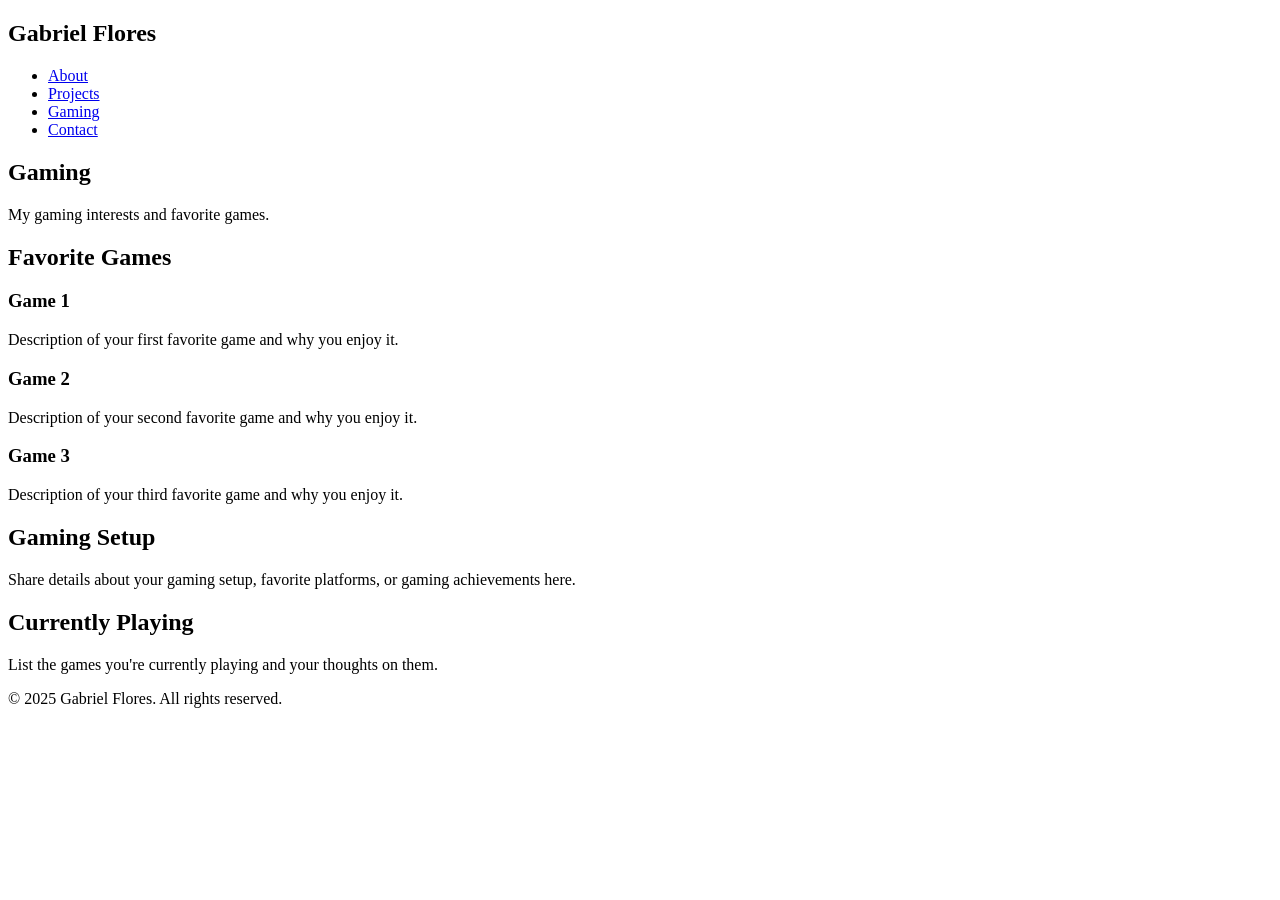
==== gaming.html @ b2189312 "Added Navigation Bar and Gaming Page to website" ====
<!DOCTYPE html>
<html lang="en">
<head>
    <meta charset="UTF-8">
    <meta name="viewport" content="width=device-width, initial-scale=1.0">
    <title>Gaming - Gabriel Flores</title>
    <link rel="stylesheet" href="styles.css">
</head>
<body>
    <header>
        <nav>
            <h1>Gabriel Flores</h1>
            <ul>
                <li><a href="index.html#about">About</a></li>
                <li><a href="index.html#projects">Projects</a></li>
                <li><a href="gaming.html">Gaming</a></li>
                <li><a href="index.html#contact">Contact</a></li>
            </ul>
        </nav>
    </header>

    <main>
        <section id="hero">
            <div class="hero-content">
                <h2>Gaming</h2>
                <p>My gaming interests and favorite games.</p>
            </div>
        </section>

        <section id="gaming-content">
            <div class="container">
                <h2>Favorite Games</h2>
                <div class="project-grid">
                    <div class="project-card">
                        <h3>Game 1</h3>
                        <p>Description of your first favorite game and why you enjoy it.</p>
                    </div>
                    <div class="project-card">
                        <h3>Game 2</h3>
                        <p>Description of your second favorite game and why you enjoy it.</p>
                    </div>
                    <div class="project-card">
                        <h3>Game 3</h3>
                        <p>Description of your third favorite game and why you enjoy it.</p>
                    </div>
                </div>
            </div>
        </section>

        <section>
            <div class="container">
                <h2>Gaming Setup</h2>
                <p>Share details about your gaming setup, favorite platforms, or gaming achievements here.</p>
            </div>
        </section>

        <section>
            <div class="container">
                <h2>Currently Playing</h2>
                <p>List the games you're currently playing and your thoughts on them.</p>
            </div>
        </section>
    </main>

    <footer>
        <p>&copy; 2025 Gabriel Flores. All rights reserved.</p>
    </footer>
</body>
</html>
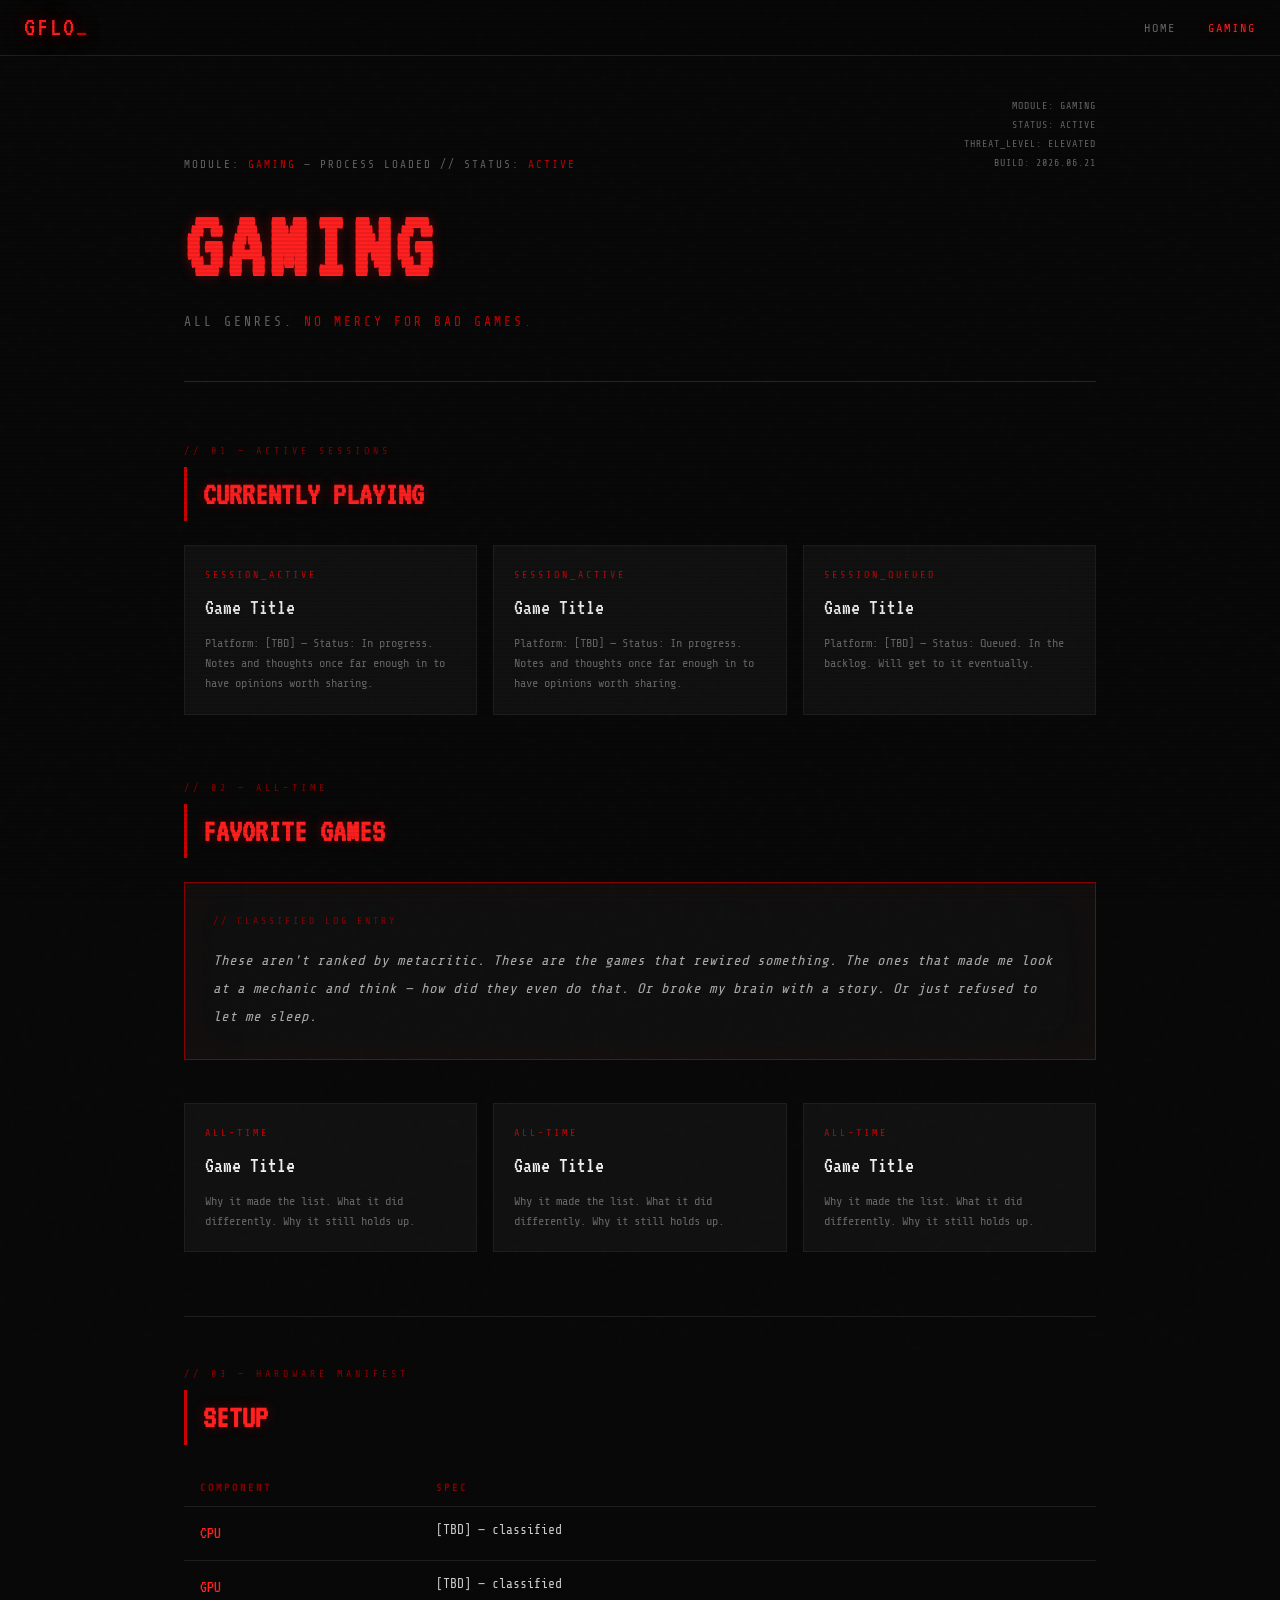
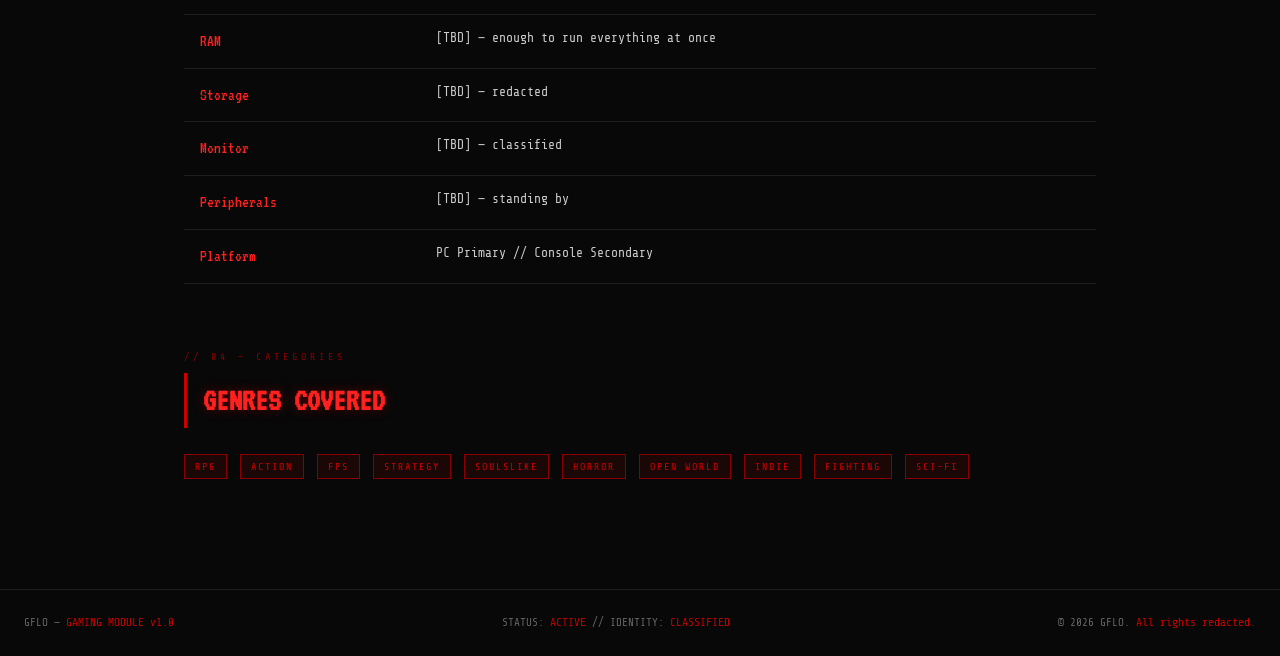
==== commit 48020260: "Apply GFlo brand identity to website Rebuilds all pages with the hacker/cyberpunk brand system: crim" ====
--- a/gaming.html
+++ b/gaming.html
@@ -1,69 +1,136 @@
 <!DOCTYPE html>
 <html lang="en">
 <head>
-    <meta charset="UTF-8">
-    <meta name="viewport" content="width=device-width, initial-scale=1.0">
-    <title>Gaming - Gabriel Flores</title>
-    <link rel="stylesheet" href="styles.css">
+  <meta charset="UTF-8">
+  <meta name="viewport" content="width=device-width, initial-scale=1.0">
+  <title>GFLO — Gaming</title>
+  <link rel="stylesheet" href="styles.css">
 </head>
 <body>
-    <header>
-        <nav>
-            <h1>Gabriel Flores</h1>
-            <ul>
-                <li><a href="index.html#about">About</a></li>
-                <li><a href="index.html#projects">Projects</a></li>
-                <li><a href="gaming.html">Gaming</a></li>
-                <li><a href="index.html#contact">Contact</a></li>
-            </ul>
-        </nav>
+
+  <nav>
+    <a href="index.html" class="nav-brand">GFLO<span class="cursor"></span></a>
+    <ul class="nav-links">
+      <li><a href="index.html">Home</a></li>
+      <li><a href="gaming.html" class="active">Gaming</a></li>
+    </ul>
+  </nav>
+
+  <div class="container">
+
+    <!-- HERO -->
+    <header class="hero">
+      <div class="boot-line">MODULE: <span>GAMING</span> — PROCESS LOADED // STATUS: <span>ACTIVE</span></div>
+      <h1 class="hero-title">GAMING</h1>
+      <div class="hero-tagline">All genres. <em>No mercy for bad games.</em></div>
+      <div class="corner-info">
+        MODULE: GAMING<br>
+        STATUS: ACTIVE<br>
+        THREAT_LEVEL: ELEVATED<br>
+        BUILD: 2026.06.21
+      </div>
     </header>
 
-    <main>
-        <section id="hero">
-            <div class="hero-content">
-                <h2>Gaming</h2>
-                <p>My gaming interests and favorite games.</p>
-            </div>
-        </section>
+    <!-- CURRENTLY PLAYING -->
+    <section>
+      <div class="section-label">// 01 — active sessions</div>
+      <h2>CURRENTLY PLAYING</h2>
+      <div class="grid-3">
+        <div class="card">
+          <div class="card-label">Session_Active</div>
+          <div class="card-title">Game Title</div>
+          <div class="card-desc">Platform: [TBD] — Status: In progress. Notes and thoughts once far enough in to have opinions worth sharing.</div>
+        </div>
+        <div class="card">
+          <div class="card-label">Session_Active</div>
+          <div class="card-title">Game Title</div>
+          <div class="card-desc">Platform: [TBD] — Status: In progress. Notes and thoughts once far enough in to have opinions worth sharing.</div>
+        </div>
+        <div class="card">
+          <div class="card-label">Session_Queued</div>
+          <div class="card-title">Game Title</div>
+          <div class="card-desc">Platform: [TBD] — Status: Queued. In the backlog. Will get to it eventually.</div>
+        </div>
+      </div>
+    </section>
 
-        <section id="gaming-content">
-            <div class="container">
-                <h2>Favorite Games</h2>
-                <div class="project-grid">
-                    <div class="project-card">
-                        <h3>Game 1</h3>
-                        <p>Description of your first favorite game and why you enjoy it.</p>
-                    </div>
-                    <div class="project-card">
-                        <h3>Game 2</h3>
-                        <p>Description of your second favorite game and why you enjoy it.</p>
-                    </div>
-                    <div class="project-card">
-                        <h3>Game 3</h3>
-                        <p>Description of your third favorite game and why you enjoy it.</p>
-                    </div>
-                </div>
-            </div>
-        </section>
+    <!-- FAVORITE GAMES -->
+    <section>
+      <div class="section-label">// 02 — all-time</div>
+      <h2>FAVORITE GAMES</h2>
+      <div class="lore-block">
+        These aren't ranked by metacritic. These are the games that rewired something. The ones that made me look at a mechanic and think — how did they even do that. Or broke my brain with a story. Or just refused to let me sleep.
+      </div>
+      <br>
+      <div class="grid-3" style="margin-top:16px;">
+        <div class="card">
+          <div class="card-label">All-Time</div>
+          <div class="card-title">Game Title</div>
+          <div class="card-desc">Why it made the list. What it did differently. Why it still holds up.</div>
+        </div>
+        <div class="card">
+          <div class="card-label">All-Time</div>
+          <div class="card-title">Game Title</div>
+          <div class="card-desc">Why it made the list. What it did differently. Why it still holds up.</div>
+        </div>
+        <div class="card">
+          <div class="card-label">All-Time</div>
+          <div class="card-title">Game Title</div>
+          <div class="card-desc">Why it made the list. What it did differently. Why it still holds up.</div>
+        </div>
+      </div>
+    </section>
 
-        <section>
-            <div class="container">
-                <h2>Gaming Setup</h2>
-                <p>Share details about your gaming setup, favorite platforms, or gaming achievements here.</p>
-            </div>
-        </section>
+    <hr class="divider">
 
-        <section>
-            <div class="container">
-                <h2>Currently Playing</h2>
-                <p>List the games you're currently playing and your thoughts on them.</p>
-            </div>
-        </section>
-    </main>
+    <!-- GAMING SETUP -->
+    <section>
+      <div class="section-label">// 03 — hardware manifest</div>
+      <h2>SETUP</h2>
+      <table>
+        <thead>
+          <tr>
+            <th>Component</th>
+            <th>Spec</th>
+          </tr>
+        </thead>
+        <tbody>
+          <tr><td>CPU</td><td>[TBD] — classified</td></tr>
+          <tr><td>GPU</td><td>[TBD] — classified</td></tr>
+          <tr><td>RAM</td><td>[TBD] — enough to run everything at once</td></tr>
+          <tr><td>Storage</td><td>[TBD] — redacted</td></tr>
+          <tr><td>Monitor</td><td>[TBD] — classified</td></tr>
+          <tr><td>Peripherals</td><td>[TBD] — standing by</td></tr>
+          <tr><td>Platform</td><td>PC Primary // Console Secondary</td></tr>
+        </tbody>
+      </table>
+    </section>
 
-    <footer>
-        <p>&copy; 2025 Gabriel Flores. All rights reserved.</p>
-    </footer>
+    <!-- GENRES -->
+    <section>
+      <div class="section-label">// 04 — categories</div>
+      <h2>GENRES COVERED</h2>
+      <div style="margin-top:8px;">
+        <span class="pill">RPG</span>
+        <span class="pill">Action</span>
+        <span class="pill">FPS</span>
+        <span class="pill">Strategy</span>
+        <span class="pill">Soulslike</span>
+        <span class="pill">Horror</span>
+        <span class="pill">Open World</span>
+        <span class="pill">Indie</span>
+        <span class="pill">Fighting</span>
+        <span class="pill">Sci-Fi</span>
+      </div>
+    </section>
+
+  </div>
+
+  <footer>
+    <div>GFLO — <span>GAMING MODULE v1.0</span></div>
+    <div>STATUS: <span>ACTIVE</span> // IDENTITY: <span>CLASSIFIED</span></div>
+    <div>&copy; 2026 GFLO. <span>All rights redacted.</span></div>
+  </footer>
+
 </body>
 </html>
--- a/styles.css
+++ b/styles.css
@@ -0,0 +1,406 @@
+/* ============================================
+   GFLO — Global Stylesheet
+   THEME: HACKER / CYBERPUNK
+   PALETTE: CRIMSON / BLACK
+   ============================================ */
+
+@import url('https://fonts.googleapis.com/css2?family=Share+Tech+Mono&family=VT323&display=swap');
+
+:root {
+  --red:        #CC0000;
+  --red-bright: #FF2020;
+  --red-dim:    #880000;
+  --red-glow:   rgba(204, 0, 0, 0.4);
+  --black:      #080808;
+  --dark:       #0F0F0F;
+  --panel:      #111111;
+  --border:     #1E1E1E;
+  --grey:       #333333;
+  --text:       #CCCCCC;
+  --text-dim:   #666666;
+  --white:      #F0F0F0;
+}
+
+/* ── Reset ── */
+*, *::before, *::after { box-sizing: border-box; margin: 0; padding: 0; }
+
+html { scroll-behavior: smooth; }
+
+body {
+  font-family: 'Share Tech Mono', monospace;
+  background: var(--black);
+  color: var(--text);
+  line-height: 1.7;
+  overflow-x: hidden;
+  cursor: crosshair;
+}
+
+/* ── Scanlines ── */
+body::before {
+  content: '';
+  position: fixed;
+  inset: 0;
+  background: repeating-linear-gradient(
+    0deg,
+    transparent, transparent 2px,
+    rgba(0,0,0,0.07) 2px, rgba(0,0,0,0.07) 4px
+  );
+  pointer-events: none;
+  z-index: 9999;
+}
+
+/* ── Noise ── */
+body::after {
+  content: '';
+  position: fixed;
+  top: -50%; left: -50%;
+  width: 200%; height: 200%;
+  background-image: url("data:image/svg+xml,%3Csvg viewBox='0 0 256 256' xmlns='http://www.w3.org/2000/svg'%3E%3Cfilter id='noise'%3E%3CfeTurbulence type='fractalNoise' baseFrequency='0.9' numOctaves='4' stitchTiles='stitch'/%3E%3C/filter%3E%3Crect width='100%25' height='100%25' filter='url(%23noise)' opacity='0.03'/%3E%3C/svg%3E");
+  pointer-events: none;
+  z-index: 9998;
+  opacity: 0.35;
+}
+
+/* ══════════════════════════════════
+   NAVIGATION
+══════════════════════════════════ */
+nav {
+  position: sticky;
+  top: 0;
+  z-index: 1000;
+  background: rgba(8,8,8,0.95);
+  border-bottom: 1px solid var(--border);
+  padding: 0 24px;
+  display: flex;
+  align-items: center;
+  justify-content: space-between;
+  height: 56px;
+  backdrop-filter: blur(4px);
+}
+
+.nav-brand {
+  font-family: 'VT323', monospace;
+  font-size: 28px;
+  color: var(--red-bright);
+  text-shadow: 0 0 10px var(--red-glow), 0 0 30px var(--red-glow);
+  text-decoration: none;
+  letter-spacing: 2px;
+  animation: glitch 10s infinite;
+}
+
+.nav-links {
+  list-style: none;
+  display: flex;
+  gap: 2rem;
+  align-items: center;
+}
+
+.nav-links a {
+  color: var(--text-dim);
+  text-decoration: none;
+  font-size: 12px;
+  letter-spacing: 2px;
+  text-transform: uppercase;
+  transition: color 0.2s;
+}
+
+.nav-links a:hover,
+.nav-links a.active {
+  color: var(--red-bright);
+  text-shadow: 0 0 8px var(--red-glow);
+}
+
+/* ══════════════════════════════════
+   LAYOUT
+══════════════════════════════════ */
+.container {
+  max-width: 960px;
+  margin: 0 auto;
+  padding: 40px 24px;
+}
+
+section {
+  margin-bottom: 64px;
+}
+
+/* ══════════════════════════════════
+   SECTION LABELS
+══════════════════════════════════ */
+.section-label {
+  font-size: 10px;
+  letter-spacing: 4px;
+  color: var(--red-dim);
+  text-transform: uppercase;
+  margin-bottom: 8px;
+}
+
+h1, h2, h3 {
+  font-family: 'VT323', monospace;
+  color: var(--red-bright);
+  text-shadow: 0 0 12px var(--red-glow);
+}
+
+h1 { font-size: clamp(52px, 10vw, 96px); letter-spacing: 4px; line-height: 1; }
+h2 { font-size: 32px; border-left: 3px solid var(--red); padding-left: 16px; margin-bottom: 24px; }
+h3 { font-size: 22px; color: var(--white); text-shadow: none; margin-bottom: 8px; }
+
+p {
+  font-size: 13px;
+  color: var(--text);
+  margin-bottom: 12px;
+}
+
+/* ══════════════════════════════════
+   HERO
+══════════════════════════════════ */
+.hero {
+  border-bottom: 1px solid var(--red-dim);
+  padding: 60px 0 48px;
+  margin-bottom: 60px;
+  position: relative;
+}
+
+.boot-line {
+  font-size: 11px;
+  color: var(--text-dim);
+  letter-spacing: 2px;
+  margin-bottom: 24px;
+  animation: flicker 4s infinite;
+}
+
+.boot-line span { color: var(--red); }
+
+.hero-title {
+  animation: glitch 8s infinite;
+}
+
+.hero-tagline {
+  margin-top: 16px;
+  font-size: 13px;
+  color: var(--text-dim);
+  letter-spacing: 3px;
+  text-transform: uppercase;
+}
+
+.hero-tagline em {
+  color: var(--red);
+  font-style: normal;
+}
+
+.corner-info {
+  position: absolute;
+  top: 0;
+  right: 0;
+  font-size: 10px;
+  color: var(--text-dim);
+  letter-spacing: 1px;
+  text-align: right;
+  line-height: 1.9;
+}
+
+/* ══════════════════════════════════
+   CONCEPT / LORE BLOCKS
+══════════════════════════════════ */
+.concept-block {
+  background: var(--panel);
+  border: 1px solid var(--border);
+  border-left: 3px solid var(--red);
+  padding: 28px;
+  font-size: 13px;
+  line-height: 1.9;
+}
+
+.concept-block::before {
+  content: '> ';
+  color: var(--red);
+}
+
+.lore-block {
+  background: var(--dark);
+  border: 1px solid var(--red-dim);
+  padding: 28px;
+  font-size: 14px;
+  line-height: 2;
+  color: #aaa;
+  font-style: italic;
+  box-shadow: inset 0 0 40px rgba(204,0,0,0.05);
+}
+
+.lore-block::before {
+  content: '// CLASSIFIED LOG ENTRY';
+  display: block;
+  font-style: normal;
+  font-size: 10px;
+  letter-spacing: 3px;
+  color: var(--red-dim);
+  margin-bottom: 16px;
+}
+
+/* ══════════════════════════════════
+   CARDS / GRIDS
+══════════════════════════════════ */
+.grid-2 {
+  display: grid;
+  grid-template-columns: 1fr 1fr;
+  gap: 16px;
+}
+
+.grid-3 {
+  display: grid;
+  grid-template-columns: repeat(auto-fit, minmax(240px, 1fr));
+  gap: 16px;
+}
+
+.card {
+  background: var(--panel);
+  border: 1px solid var(--border);
+  padding: 20px;
+  transition: border-color 0.2s, box-shadow 0.2s;
+}
+
+.card:hover {
+  border-color: var(--red-dim);
+  box-shadow: 0 0 20px rgba(204,0,0,0.1);
+}
+
+.card-label {
+  font-size: 10px;
+  letter-spacing: 3px;
+  color: var(--red);
+  text-transform: uppercase;
+  margin-bottom: 6px;
+}
+
+.card-title {
+  font-family: 'VT323', monospace;
+  font-size: 22px;
+  color: var(--white);
+  margin-bottom: 6px;
+}
+
+.card-desc {
+  font-size: 12px;
+  color: var(--text-dim);
+  line-height: 1.7;
+}
+
+/* ══════════════════════════════════
+   PILL / TAG
+══════════════════════════════════ */
+.pill {
+  display: inline-block;
+  background: rgba(204,0,0,0.1);
+  border: 1px solid var(--red-dim);
+  color: var(--red);
+  font-size: 10px;
+  letter-spacing: 2px;
+  text-transform: uppercase;
+  padding: 3px 10px;
+  margin: 0 4px 6px 0;
+}
+
+/* ══════════════════════════════════
+   TABLE
+══════════════════════════════════ */
+table {
+  width: 100%;
+  border-collapse: collapse;
+  font-size: 13px;
+}
+
+th {
+  text-align: left;
+  font-size: 10px;
+  letter-spacing: 3px;
+  color: var(--red-dim);
+  text-transform: uppercase;
+  padding: 10px 16px;
+  border-bottom: 1px solid var(--border);
+}
+
+td {
+  padding: 12px 16px;
+  border-bottom: 1px solid var(--border);
+  color: var(--text);
+  vertical-align: top;
+}
+
+td:first-child {
+  color: var(--red-bright);
+  font-family: 'VT323', monospace;
+  font-size: 17px;
+  white-space: nowrap;
+}
+
+tr:hover td { background: rgba(204,0,0,0.03); }
+
+/* ══════════════════════════════════
+   FOOTER
+══════════════════════════════════ */
+footer {
+  border-top: 1px solid var(--border);
+  padding: 24px;
+  display: flex;
+  justify-content: space-between;
+  align-items: center;
+  flex-wrap: wrap;
+  gap: 8px;
+  font-size: 11px;
+  color: var(--text-dim);
+}
+
+footer span { color: var(--red); }
+
+/* ══════════════════════════════════
+   DIVIDER
+══════════════════════════════════ */
+hr.divider {
+  border: none;
+  border-top: 1px solid var(--border);
+  margin: 48px 0;
+}
+
+/* ══════════════════════════════════
+   CURSOR BLINK
+══════════════════════════════════ */
+.cursor::after {
+  content: '_';
+  animation: blink 1s infinite;
+  color: var(--red);
+}
+
+/* ══════════════════════════════════
+   ANIMATIONS
+══════════════════════════════════ */
+@keyframes flicker {
+  0%, 95%, 100% { opacity: 1; }
+  96% { opacity: 0.4; }
+  97% { opacity: 1; }
+  98% { opacity: 0.2; }
+  99% { opacity: 1; }
+}
+
+@keyframes glitch {
+  0%, 90%, 100% {
+    text-shadow: 0 0 10px var(--red-glow), 0 0 30px var(--red-glow), 0 0 60px rgba(204,0,0,0.2);
+    transform: none;
+  }
+  91% { text-shadow: -2px 0 var(--red-bright), 2px 0 #004444; transform: skewX(-1deg); }
+  92% { text-shadow: 2px 0 var(--red-bright), -2px 0 #004444; transform: skewX(1deg); }
+  93% { text-shadow: 0 0 10px var(--red-glow); transform: none; }
+}
+
+@keyframes blink {
+  0%, 100% { opacity: 1; }
+  50% { opacity: 0; }
+}
+
+/* ══════════════════════════════════
+   RESPONSIVE
+══════════════════════════════════ */
+@media (max-width: 640px) {
+  .grid-2 { grid-template-columns: 1fr; }
+  .corner-info { display: none; }
+  nav { padding: 0 16px; }
+  .nav-links { gap: 1rem; }
+}
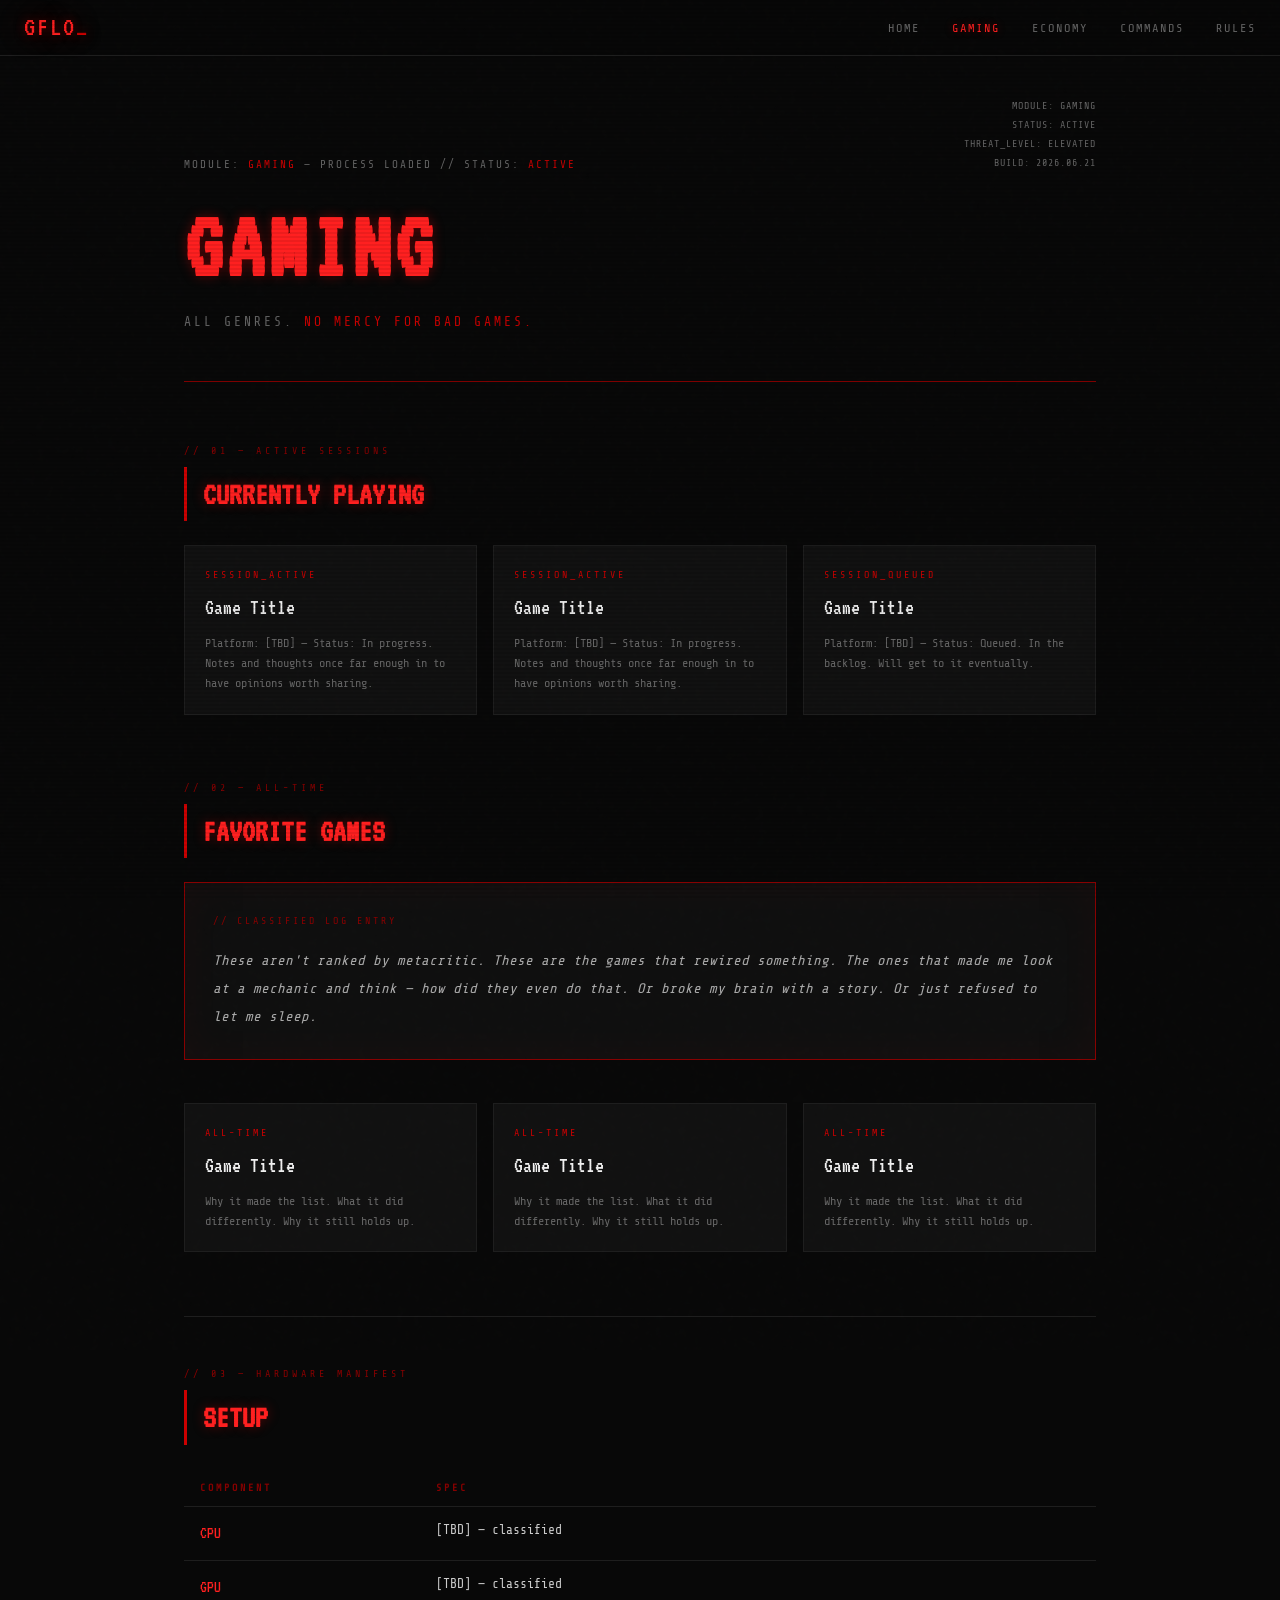
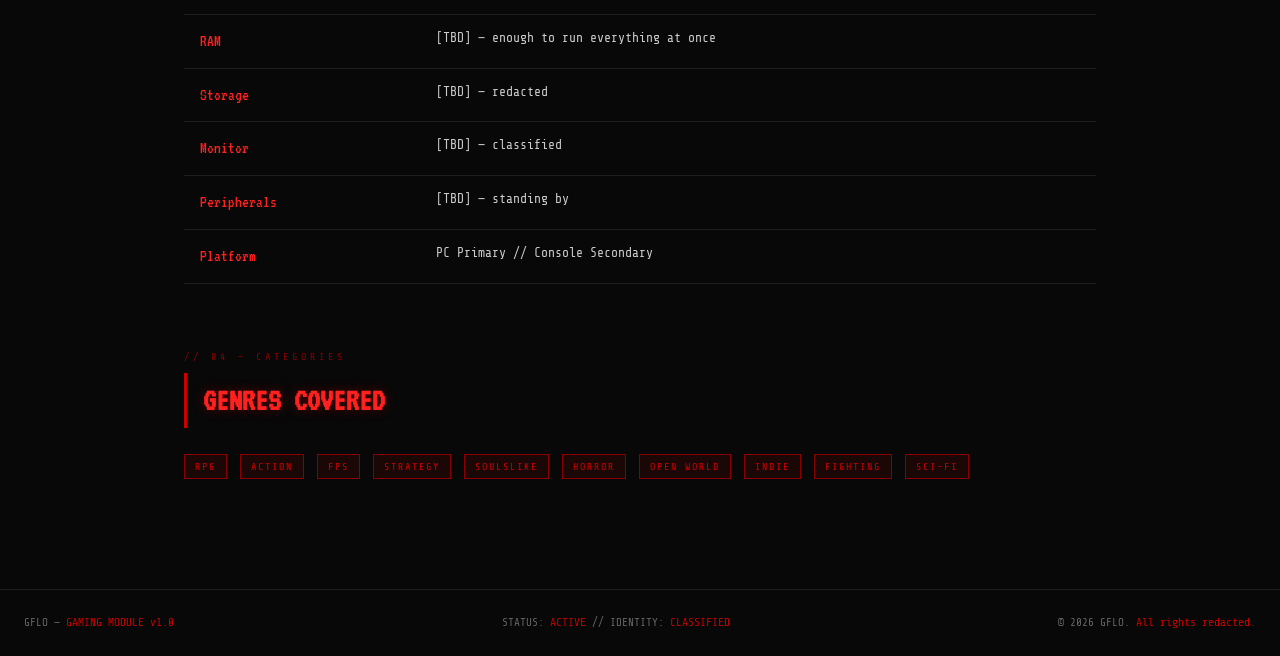
==== commit dcf57162: "Add Economy, Commands, Rules pages + nav/uplinks (CNT-80) GFLO_BANK economy reference (Cores, earnin" ====
--- a/gaming.html
+++ b/gaming.html
@@ -13,6 +13,9 @@
     <ul class="nav-links">
       <li><a href="index.html">Home</a></li>
       <li><a href="gaming.html" class="active">Gaming</a></li>
+      <li><a href="economy.html">Economy</a></li>
+      <li><a href="commands.html">Commands</a></li>
+      <li><a href="rules.html">Rules</a></li>
     </ul>
   </nav>
 
